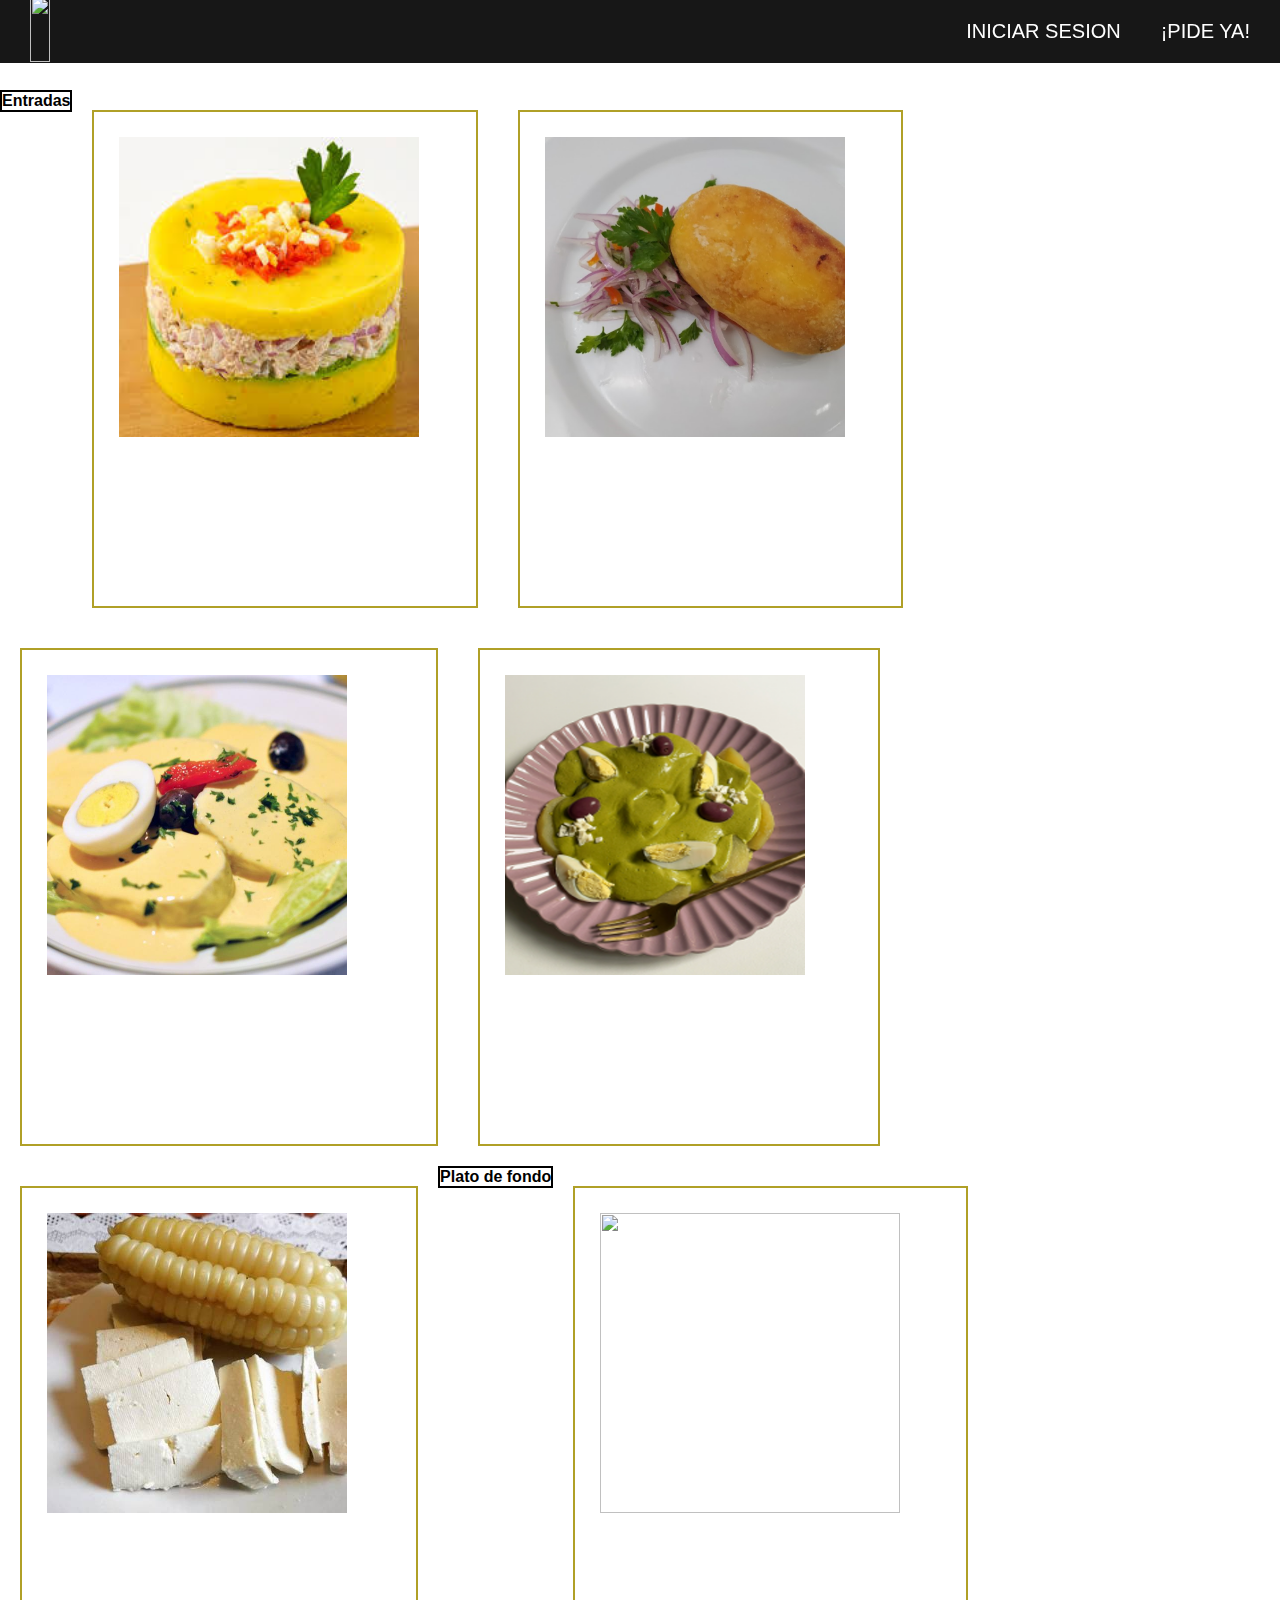
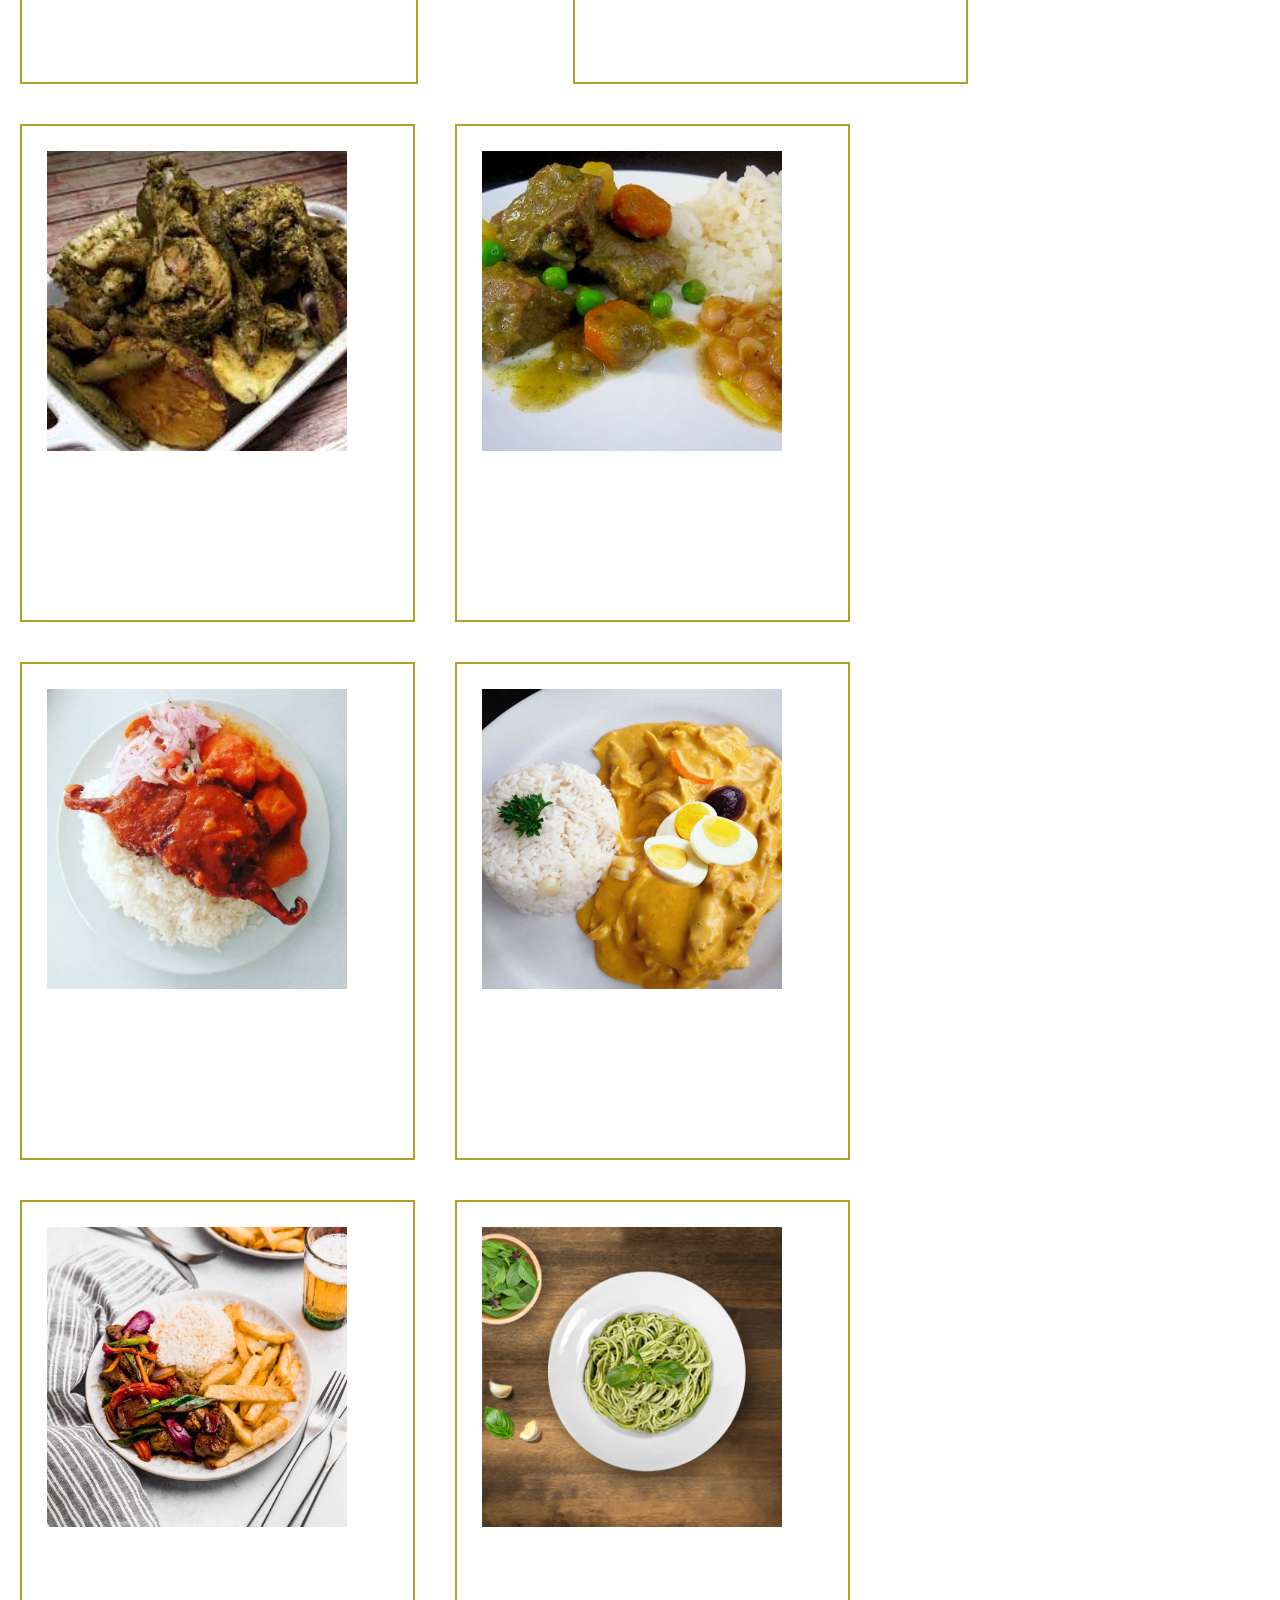
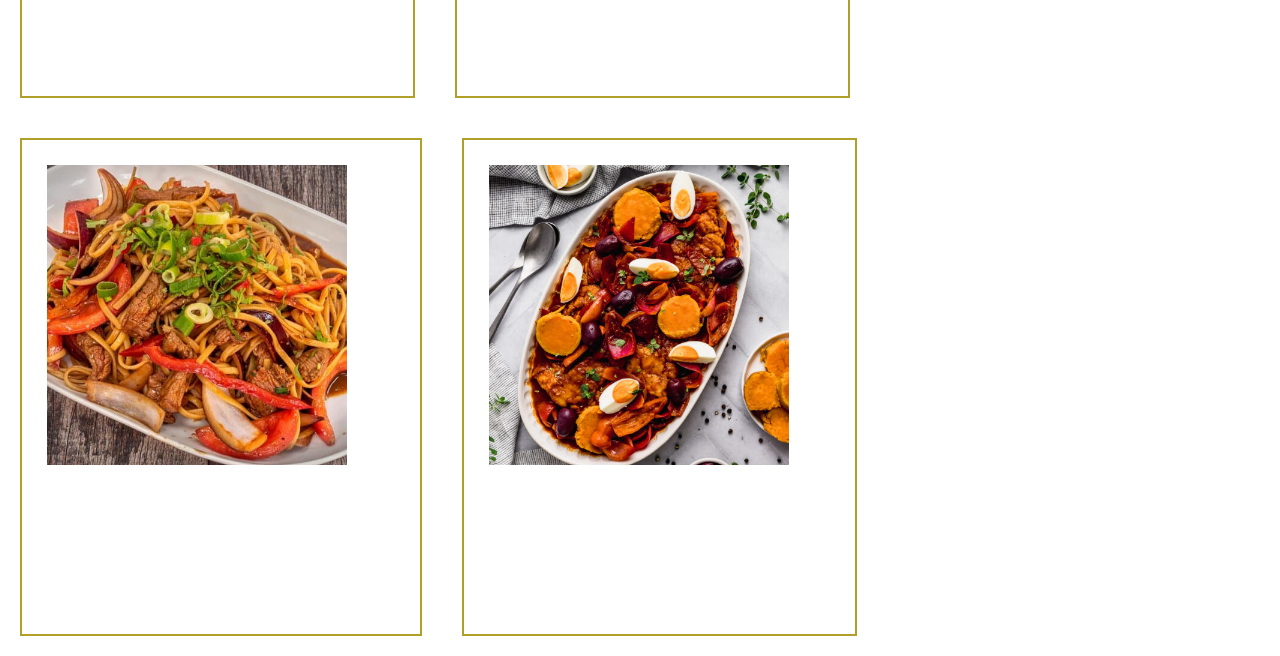
==== paginas/Carta.html @ 817c6c1f "preliminal1" ====
<!DOCTYPE html>
<html lang="en">
<head>
    <meta charset="UTF-8">
    <meta name="viewport" content="width=device-width, initial-scale=1.0">
    <title>Carta</title>
    <link rel="stylesheet" href="../Diseños/Carta.css">
    <link rel="icon" href="../Imagenes/cart.png">
</head>
<body>
    <div class="head">
        <div class="logo">
          <a href="../index.html"><source><img src="../Imagenes/Logo.jpg" height="66.7px" width="100%" alt=""></a>
        </div>
        <nav class="navbar">
          <a href="../paginas/iniciarsesion.html">Iniciar Sesion</a>
          <a href="../paginas/pideya.html">¡Pide ya!</a>
        </nav>
      </div><br><br><br><br>
      <br>
      <div class="titulo1">
        <h1>Entradas</h1>
      </div>
      <div class="col-m-ce">
        <img src="../Imagenes/ccausalimena.jpeg" height="300px" width="300px" alt="">
        <p>Causa Limeña</p><br>
        <p>Precio: 5.00 pen</p>
      </div>
      <div class="col-m-ce">
        <img src="../Imagenes/cpaparellena.png" height="300px" width="300px" alt="">
        <p>Papa rellena</p><br>
        <p>Precio: 5.00 pen</p>
      </div>
      <div class="col-m-ce">
        <img src="../Imagenes/cpapalahuancaina.jpg" height="300px" width="300px" alt="">
        <p>Papa a la huancaina</p><br>
        <p>Precio: 5.00 pen</p>
      </div>
      <div class="col-m-ce">
        <img src="../Imagenes/cocopaarequipena.png" height="300px" width="300px" alt="">
        <p>Ocopa arequipeña</p><br>
        <p>Precio: 5.00 pen</p>
      </div>
      <div class="col-m-ce">
        <img src="../Imagenes/cchocloconqueso.jpg" height="300px" width="300px" alt="">
        <p>Choclo con queso</p><br>
        <p>Precio: 5.00 pen</p>
      </div><br>
      <br>
      <div class="titulo1">
        <h1>Plato de fondo</h1>
      </div>
      <div class="col-m-pf">
        <img src="../Imagenes/cArrozconPollo.png" height="300px" width="300px" alt="">
        <p>Arroz con pollo</p><br>
        <p>Precio: 13.00 pen</p>
      </div>
      <div class="col-m-pf">
        <img src="../Imagenes/cpachamanca.jpeg" height="300px" width="300px" alt="">
        <p>Pachamanca</p><br>
        <p>Precio: 13.00 pen</p>
      </div>
      <div class="col-m-pf">
        <img src="../Imagenes/csecodecordero.jpg" height="300px" width="300px" alt="">
        <p>Seco de cordero</p><br>
        <p>Precio: 13.00 pen</p>
      </div>
      <div class="col-m-pf">
        <img src="../Imagenes/cpicantedecuy.jpg" height="300px" width="300px" alt="">
        <p>Picante de cuy</p><br>
        <p>Precio: 13.00 pen</p>
      </div>
      <div class="col-m-pf">
        <img src="../Imagenes/cajidegallina.jpg" height="300px" width="300px" alt="">
        <p>Aji de gallina</p><br>
        <p>Precio: 13.00 pen</p>
      </div>
      <div class="col-m-pf">
        <img src="../Imagenes/clomosaltado.jpg" height="300px" width="300px" alt="">
        <p>Lomo saltado</p><br>
        <p>Precio: 13.00 pen</p>
      </div>
      <div class="col-m-pf">
        <img src="../Imagenes/ctallarinesverdes.png" height="300px" width="300px" alt="">
        <p>Tallarines verdes</p><br>
        <p>Precio: 13.00 pen</p>
      </div>
      <div class="col-m-pf">
        <img src="../Imagenes/ctallarinessaltados.jpg" height="300px" width="300px" alt="">
        <p>Tallarines saltados</p><br>
        <p>Precio: 13.00 pen</p>
      </div>
      <div class="col-m-pf">
        <img src="../Imagenes/cescabeche.jpg" height="300px" width="300px" alt="">
        <p>Escabeche</p><br>
        <p>Precio: 13.00 pen</p>
      </div>
</body>
</html>
---- Diseños/Carta.css ----
*{
    margin: 0;
    padding: 0;
    border: 0;
    font-size: 100%;
    vertical-align: baseline;
}
html{
    scroll-behavior: smooth;
}

body {
    text-align: left;
    font-family: sans-serif;
}

.head{
    display: flex;
    align-items: center;
    justify-content: space-between;
    height: 63px;
    background: #171717;
    position: fixed;
    width: 100%;
    z-index: 100;
}
.navbar{
    display: flex;
    margin-right: 10px;
}
.logo{
    margin-left: 30px;
}

.logo a {
    text-decoration: none;
    color: #fff;
    text-transform: uppercase;
    font-size: 20px;
}

.navbar a {
    display: block;
    padding: 23px 20px;
    color: #fff;
    text-decoration: none;
    text-transform: uppercase;
    font-size: 20px;
}
.navbar a:hover {
    background: #3d3d3d;
}
.header{
    display: flex;
    justify-content: center;
    align-items: center;
}
.header{
    height: 60vh !important;
    background: url(img/header.jpg) no-repeat center;
    background-size: cover;
}
.title{
    margin-bottom: 40px;
    font-size: 60px;
    font-weight: 600;
    text-transform: uppercase;
    color: #fff;
}

p{
    margin-bottom: 40px;
    font-size: 18px;
    color: #fff;
    padding: 0 100px;
}

.btn{
    display: inline-block;
    margin-top: 15px;
    padding: 10px 40px;
    border: 2px solid #b0a027;
    color: #fff;
    text-decoration: none;
    background: #aba027;
}
.btn:hover{
    background: none;
}
.btn-home{
    display: flex;
}
.btn-home{
    margin: 0 10px;
}

.content{
    height: 50vh;
    display: flex;
    flex-direction: column;
    justify-content: center;
    align-items: center;
}
.sau{
    padding: 30px;
    background: #1f1d1d;
}
.box-container{
    display: flex;
    justify-content: center;
    flex-wrap: wrap;
    text-align: center;
}
.box-container .box{
    height: 11rem;
    width: 17rem;
    background: #10101010;
    text-align: center;
    border-radius: 1rem;
    box-shadow: 0 .3rem 5rem rgb(0, 0, 0, .5);
    margin: 2rem;
}

.box-container .box i {
    height: 3rem;
    width: 3rem;
    line-height: 3rem;
    text-align: center;
    border-radius: 50%;
    color: #fff;
    background: #aba027;
    font-size: 2rem;
    margin: 1rem 0;
}

.box-container .box a{
    text-decoration: none;
}


.box-container .box h3 {
    font-size: 20px;
    color: #aba027;
}
.box-container .box p {
    padding: 0 15px;
    font-size: 16px;
}

.about{
    background: #171717;
}
.contact{
    padding-top: 20px;
    background: #171717;
    padding-bottom: 0;
}

@media (max-width:768px) {
    .title{
        margin-bottom: 0;
        font-size: 40px;
    }
    .sau{
        height: 130vh;
    }
    .navbar{
        display: none;
    }
}
.col-m-ce{
    border: 2px solid #b0a027; 
    padding: 25px;
    float: left;
    margin: 20px;
}
.col-m-pf{
    border: 2px solid #b0a027; 
    padding: 25px;
    float: left;
    margin: 20px;
}
.titulo1{
    float: left;
    border: 2px solid black;
}
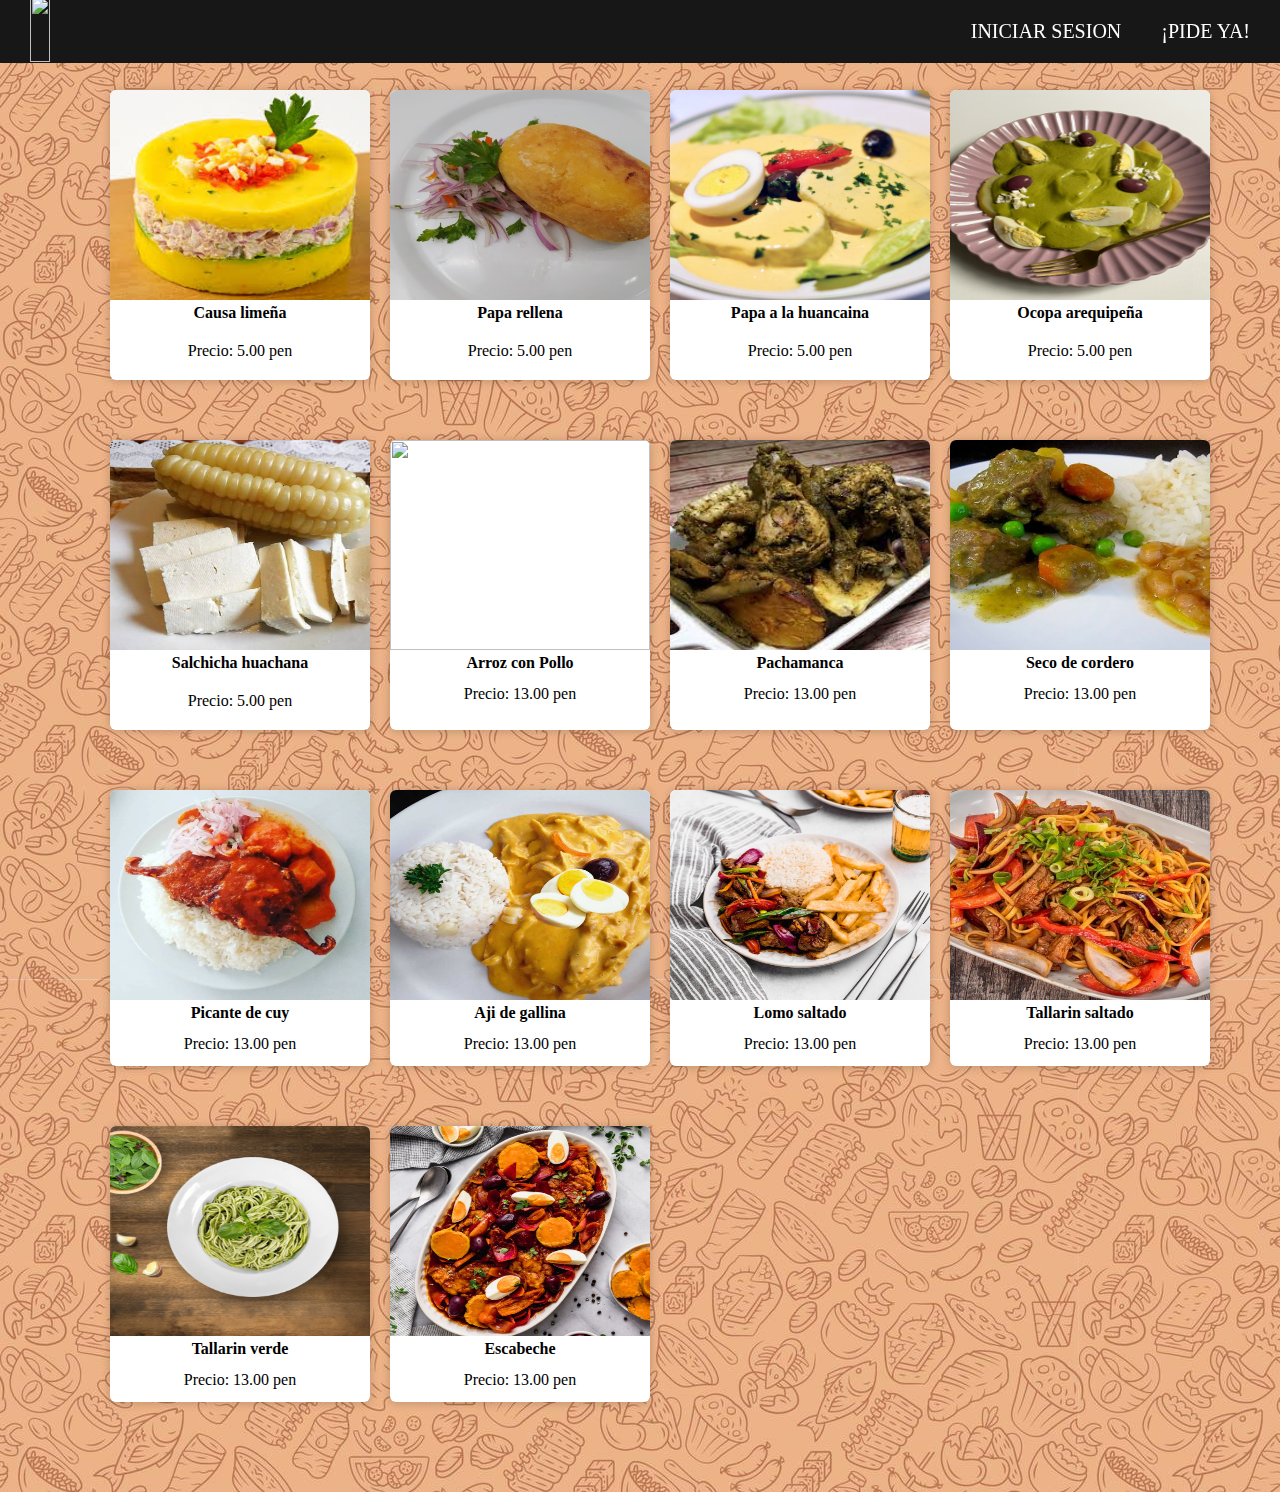
==== commit 300c5c75: "final" ====
--- a/paginas/Carta.html
+++ b/paginas/Carta.html
@@ -8,7 +8,7 @@
     <link rel="icon" href="../Imagenes/cart.png">
 </head>
 <body>
-    <div class="head">
+  <div class="head">
         <div class="logo">
           <a href="../index.html"><source><img src="../Imagenes/Logo.jpg" height="66.7px" width="100%" alt=""></a>
         </div>
@@ -16,84 +16,171 @@
           <a href="../paginas/iniciarsesion.html">Iniciar Sesion</a>
           <a href="../paginas/pideya.html">¡Pide ya!</a>
         </nav>
-      </div><br><br><br><br>
-      <br>
-      <div class="titulo1">
-        <h1>Entradas</h1>
+  </div>
+  <div class="container">
+    <div class="card">
+        <figure>
+            <img src="../Imagenes/ccausalimena.jpeg" alt="">
+        </figure>
+        <div class="contenido">
+            <h3>Causa limeña</h3>
+            <p>
+                <ul>
+                    <li>Precio: 5.00 pen</li>
+                </ul>
+            </p>
+        </div>
+    </div>
+    <div class="card">
+        <figure>
+            <img src="../Imagenes/cpaparellena.png" alt="">
+        </figure>
+        <div class="contenido">
+            <h3>Papa rellena</h3>
+            <p>
+                <ul>
+                    <li>Precio: 5.00 pen</li>
+
+                    
+                </ul>
+            </p>
+        </div>
+    </div>
+    <div class="card">
+        <figure>
+            <img src="../Imagenes/cpapalahuancaina.jpg" alt="">
+        </figure>
+        <div class="contenido">
+            <h3>Papa a la huancaina</h3>
+            <p>
+                <ul>
+                  <li>Precio: 5.00 pen</li>
+                </ul>
+            </p>
+        </div>
+    </div>
+    <div class="card">
+        <figure>
+            <img src="../Imagenes/cocopaarequipena.png" alt="">
+        </figure>
+        <div class="contenido">
+            <h3>Ocopa arequipeña</h3>
+            <p>
+                <ul>
+                  <li>Precio: 5.00 pen</li>
+                </ul>
+            </p>
+        </div>
+    </div>
+
+    <div class="card">
+        <figure>
+            <img src="../Imagenes/cchocloconqueso.jpg" alt="">
+        </figure>
+        <div class="contenido">
+            <h3>Salchicha huachana</h3>
+            <p>
+                <ul>
+                  <li>Precio: 5.00 pen</li>
+                </ul>
+            </p>
+        </div>
+    </div>
+
+    <div class="card">
+        <figure>
+            <img src="../Imagenes/cArrozconPollo.png" alt="">
+        </figure>
+        <div class="contenido">
+            <h3>Arroz con Pollo</h3>
+            <p>Precio: 13.00 pen</p>
+
+        </div>
+    </div>
+    <div class="card">
+        <figure>
+            <img src="../Imagenes/cpachamanca.jpeg" alt="">
+        </figure>
+        <div class="contenido">
+            <h3>Pachamanca</h3>
+            <p>Precio: 13.00 pen</p>
+        </div>
+    </div>
+    <div class="card">
+        <figure>
+            <img src="../Imagenes/csecodecordero.jpg" alt="">
+        </figure>
+        <div class="contenido">
+            <h3>Seco de cordero</h3>
+            <p>Precio: 13.00 pen</p>
+        </div>
+    </div>
+    <div class="card">
+        <figure>
+            <img src="../Imagenes/cpicantedecuy.jpg" alt="">
+        </figure>
+        <div class="contenido">
+            <h3>Picante de cuy</h3>
+            <p>Precio: 13.00 pen</p>
+        </div>
+    </div>
+    <div class="card">
+        <figure>
+            <img src="../Imagenes/cajidegallina.jpg" alt="">
+        </figure>
+        <div class="contenido">
+            <h3>Aji de gallina</h3>
+            <p>Precio: 13.00 pen</p>
+        </div>
+    </div>
+    <div class="card">
+        <figure>
+            <img src="../Imagenes/clomosaltado.jpg" alt="">
+        </figure>
+        <div class="contenido">
+            <h3>Lomo saltado</h3>
+            <p>Precio: 13.00 pen</p>
+        </div>
+    </div>
+
+    <div class="card">
+        <figure>
+            <img src="../Imagenes/ctallarinessaltados.jpg" alt="">
+        </figure>
+        <div class="contenido">
+            <h3>Tallarin saltado</h3>
+            <p>Precio: 13.00 pen</p>
+
+        </div>
+    </div>
+    <div class="card">
+      <figure>
+          <img src="../Imagenes/ctallarinesverdes.png" alt="">
+      </figure>
+      <div class="contenido">
+          <h3>Tallarin verde</h3>
+          <p>Precio: 13.00 pen</p>
+
       </div>
-      <div class="col-m-ce">
-        <img src="../Imagenes/ccausalimena.jpeg" height="300px" width="300px" alt="">
-        <p>Causa Limeña</p><br>
-        <p>Precio: 5.00 pen</p>
-      </div>
-      <div class="col-m-ce">
-        <img src="../Imagenes/cpaparellena.png" height="300px" width="300px" alt="">
-        <p>Papa rellena</p><br>
-        <p>Precio: 5.00 pen</p>
-      </div>
-      <div class="col-m-ce">
-        <img src="../Imagenes/cpapalahuancaina.jpg" height="300px" width="300px" alt="">
-        <p>Papa a la huancaina</p><br>
-        <p>Precio: 5.00 pen</p>
-      </div>
-      <div class="col-m-ce">
-        <img src="../Imagenes/cocopaarequipena.png" height="300px" width="300px" alt="">
-        <p>Ocopa arequipeña</p><br>
-        <p>Precio: 5.00 pen</p>
-      </div>
-      <div class="col-m-ce">
-        <img src="../Imagenes/cchocloconqueso.jpg" height="300px" width="300px" alt="">
-        <p>Choclo con queso</p><br>
-        <p>Precio: 5.00 pen</p>
-      </div><br>
-      <br>
-      <div class="titulo1">
-        <h1>Plato de fondo</h1>
-      </div>
-      <div class="col-m-pf">
-        <img src="../Imagenes/cArrozconPollo.png" height="300px" width="300px" alt="">
-        <p>Arroz con pollo</p><br>
+  </div>
+  <div class="card">
+    <figure>
+        <img src="../Imagenes/cescabeche.jpg" alt="">
+    </figure>
+    <div class="contenido">
+        <h3>Escabeche</h3>
         <p>Precio: 13.00 pen</p>
-      </div>
-      <div class="col-m-pf">
-        <img src="../Imagenes/cpachamanca.jpeg" height="300px" width="300px" alt="">
-        <p>Pachamanca</p><br>
-        <p>Precio: 13.00 pen</p>
-      </div>
-      <div class="col-m-pf">
-        <img src="../Imagenes/csecodecordero.jpg" height="300px" width="300px" alt="">
-        <p>Seco de cordero</p><br>
-        <p>Precio: 13.00 pen</p>
-      </div>
-      <div class="col-m-pf">
-        <img src="../Imagenes/cpicantedecuy.jpg" height="300px" width="300px" alt="">
-        <p>Picante de cuy</p><br>
-        <p>Precio: 13.00 pen</p>
-      </div>
-      <div class="col-m-pf">
-        <img src="../Imagenes/cajidegallina.jpg" height="300px" width="300px" alt="">
-        <p>Aji de gallina</p><br>
-        <p>Precio: 13.00 pen</p>
-      </div>
-      <div class="col-m-pf">
-        <img src="../Imagenes/clomosaltado.jpg" height="300px" width="300px" alt="">
-        <p>Lomo saltado</p><br>
-        <p>Precio: 13.00 pen</p>
-      </div>
-      <div class="col-m-pf">
-        <img src="../Imagenes/ctallarinesverdes.png" height="300px" width="300px" alt="">
-        <p>Tallarines verdes</p><br>
-        <p>Precio: 13.00 pen</p>
-      </div>
-      <div class="col-m-pf">
-        <img src="../Imagenes/ctallarinessaltados.jpg" height="300px" width="300px" alt="">
-        <p>Tallarines saltados</p><br>
-        <p>Precio: 13.00 pen</p>
-      </div>
-      <div class="col-m-pf">
-        <img src="../Imagenes/cescabeche.jpg" height="300px" width="300px" alt="">
-        <p>Escabeche</p><br>
-        <p>Precio: 13.00 pen</p>
-      </div>
+
+    </div>
+</div>
+    
+</div>
+
+
+
+
+
+
+  
 </body>
 </html>
--- a/Diseños/Carta.css
+++ b/Diseños/Carta.css
@@ -3,15 +3,18 @@
     padding: 0;
     border: 0;
     font-size: 100%;
-    vertical-align: baseline;
+    box-sizing: border-box;
 }
 html{
     scroll-behavior: smooth;
 }
 
 body {
-    text-align: left;
-    font-family: sans-serif;
+    display: flex;
+    justify-content: center;
+    text-align: center;
+    font-family: center;
+    background-image: url(../Imagenes/fondo4.jpg);
 }
 
 .head{
@@ -68,12 +71,6 @@
     color: #fff;
 }
 
-p{
-    margin-bottom: 40px;
-    font-size: 18px;
-    color: #fff;
-    padding: 0 100px;
-}
 
 .btn{
     display: inline-block;
@@ -168,19 +165,40 @@
         display: none;
     }
 }
-.col-m-ce{
-    border: 2px solid #b0a027; 
-    padding: 25px;
-    float: left;
+.container{
+    width: 100%;
+    display: flex;
+    max-width: 1100px;
+    display: grid;
+    grid-template-columns: repeat(4, 1fr);
+    gap: 20px;
+    justify-content: flex-start;
+    margin: 70px;
+
+}
+.card{
+    width: 100%;
     margin: 20px;
-}
-.col-m-pf{
-    border: 2px solid #b0a027; 
-    padding: 25px;
-    float: left;
-    margin: 20px;
-}
-.titulo1{
-    float: left;
-    border: 2px solid black;
+    border-radius: 6px;
+    overflow: hidden;
+    background: #fff;
+    box-shadow: 0px 1px 10px  rgba(0, 0, 0, 0.2);
+    transition: all 400ms ease;
+    
+}
+.card:hover{
+    box-shadow: 5px 5px 20px rgba(0, 0, 0, 0.4);
+    transform: translateY(-3%);
+}
+.card img{
+    width: 100%;
+    height: 210px;
+
+}
+.card .contenido p {
+    line-height: 1.5;
+
+}
+p{
+    padding: 10px;
 }